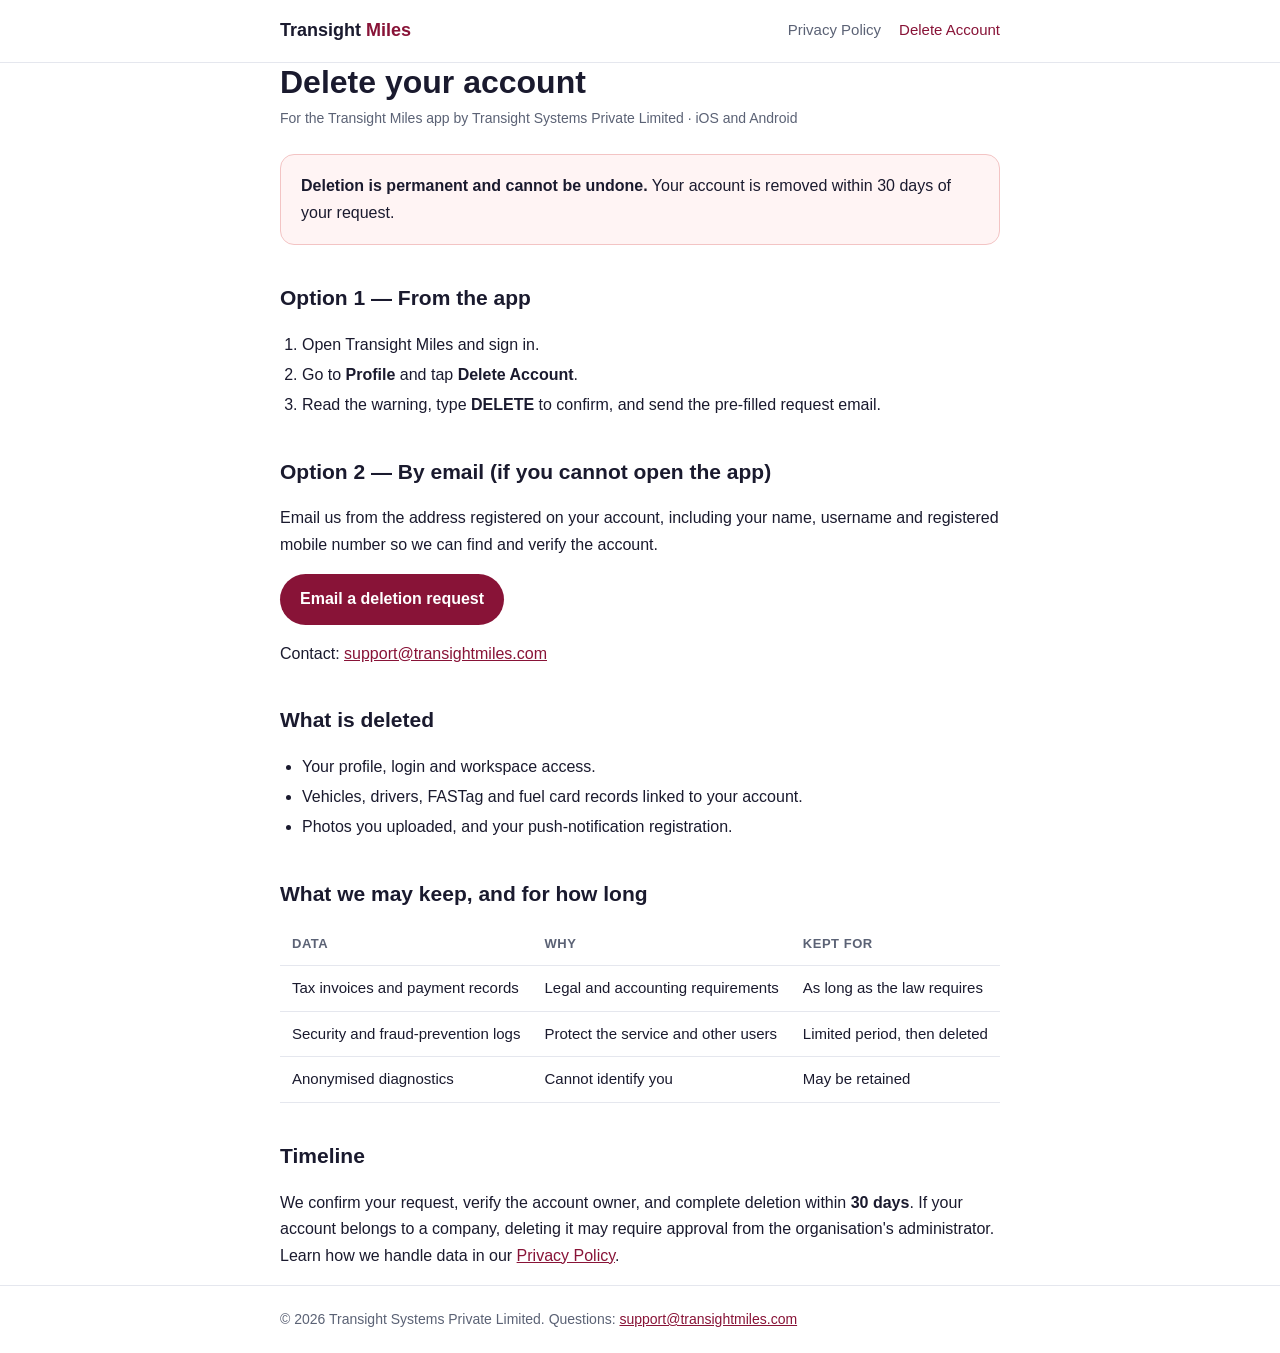
==== delete-account/index.html @ ad5a1c29 "feat: privacy policy and delete account pages Static site shared by the App Store and Google Play li" ====
<!doctype html>
<html lang="en">
<head>
<meta charset="utf-8">
<meta name="viewport" content="width=device-width,initial-scale=1">
<title>Delete Account — Transight Miles</title>
<meta name="description" content="How to delete your Transight Miles account and what happens to your data.">
<link rel="stylesheet" href="../style.css">
</head>
<body>
<header><div class="wrap"><nav>
<a class="brand" href="../">Transight <span>Miles</span></a>
<div class="links"><a href="../privacy-policy/">Privacy Policy</a><a href="../delete-account/" aria-current="page">Delete Account</a></div>
</nav></div></header>
<main class="wrap">
<h1>Delete your account</h1>
<p class="meta">For the Transight Miles app by Transight Systems Private Limited &middot; iOS and Android</p>

<div class="card warn"><strong>Deletion is permanent and cannot be undone.</strong> Your account is removed within 30 days of your request.</div>

<h2>Option 1 &mdash; From the app</h2>
<ol>
<li>Open Transight Miles and sign in.</li>
<li>Go to <strong>Profile</strong> and tap <strong>Delete Account</strong>.</li>
<li>Read the warning, type <strong>DELETE</strong> to confirm, and send the pre-filled request email.</li>
</ol>

<h2>Option 2 &mdash; By email (if you cannot open the app)</h2>
<p>Email us from the address registered on your account, including your name, username and registered mobile number so we can find and verify the account.</p>
<p><a class="btn" href="mailto:support@transightmiles.com?subject=Account%20deletion%20request&amp;body=Please%20delete%20my%20Transight%20Miles%20account%20and%20associated%20data.%0A%0AName%3A%20%0AUsername%3A%20%0ARegistered%20mobile%3A%20">Email a deletion request</a></p>
<p>Contact: <a href="mailto:support@transightmiles.com">support@transightmiles.com</a></p>

<h2>What is deleted</h2>
<ul>
<li>Your profile, login and workspace access.</li>
<li>Vehicles, drivers, FASTag and fuel card records linked to your account.</li>
<li>Photos you uploaded, and your push-notification registration.</li>
</ul>

<h2>What we may keep, and for how long</h2>
<table>
<tr><th>Data</th><th>Why</th><th>Kept for</th></tr>
<tr><td>Tax invoices and payment records</td><td>Legal and accounting requirements</td><td>As long as the law requires</td></tr>
<tr><td>Security and fraud-prevention logs</td><td>Protect the service and other users</td><td>Limited period, then deleted</td></tr>
<tr><td>Anonymised diagnostics</td><td>Cannot identify you</td><td>May be retained</td></tr>
</table>

<h2>Timeline</h2>
<p>We confirm your request, verify the account owner, and complete deletion within <strong>30 days</strong>. If your account belongs to a company, deleting it may require approval from the organisation's administrator. Learn how we handle data in our <a href="../privacy-policy/">Privacy Policy</a>.</p>
</main>
<footer><div class="wrap">&copy; 2026 Transight Systems Private Limited. Questions: <a href="mailto:support@transightmiles.com">support@transightmiles.com</a></div></footer>
</body>
</html>
---- style.css ----
:root{--bg:#fff;--fg:#1a1a2e;--muted:#5b6275;--line:#e5e7ee;--brand:#881337;--card:#f6f7fb;--warn:#fff4f4;--warnline:#f3c4c4}
@media(prefers-color-scheme:dark){:root{--bg:#12131a;--fg:#ececf3;--muted:#a3a8ba;--line:#2a2c3a;--brand:#fb7185;--card:#1b1d29;--warn:#2a1b1f;--warnline:#5c2b35}}
*{box-sizing:border-box}
body{margin:0;background:var(--bg);color:var(--fg);font:16px/1.65 -apple-system,BlinkMacSystemFont,"Segoe UI",Roboto,Inter,Helvetica,Arial,sans-serif}
header{border-bottom:1px solid var(--line)}
.wrap{max-width:760px;margin:0 auto;padding:0 20px}
nav{display:flex;align-items:center;justify-content:space-between;gap:16px;padding:16px 0;flex-wrap:wrap}
.brand{font-weight:800;font-size:18px;color:var(--fg);text-decoration:none}.brand span{color:var(--brand)}
nav .links{display:flex;gap:18px}
nav a{color:var(--muted);text-decoration:none;font-size:15px}nav a:hover,nav a[aria-current]{color:var(--brand)}
main{padding:36px 0 56px}
h1{font-size:32px;line-height:1.2;margin:0 0 6px}
h2{font-size:21px;margin:36px 0 8px}
h3{font-size:17px;margin:22px 0 4px}
p,li{color:var(--fg)}ul{padding-left:22px}li{margin:4px 0}
.meta{color:var(--muted);margin:0 0 24px;font-size:14px}
a{color:var(--brand)}
.card{background:var(--card);border:1px solid var(--line);border-radius:14px;padding:18px 20px;margin:18px 0}
.card.warn{background:var(--warn);border-color:var(--warnline)}
table{width:100%;border-collapse:collapse;margin:12px 0;font-size:15px}
th,td{text-align:left;padding:10px 12px;border-bottom:1px solid var(--line);vertical-align:top}
th{color:var(--muted);font-weight:600;font-size:13px;text-transform:uppercase;letter-spacing:.04em}
.btn{display:inline-block;background:var(--brand);color:#fff;padding:12px 20px;border-radius:999px;text-decoration:none;font-weight:700}
.btn:hover{opacity:.9}
ol{padding-left:22px}
footer{border-top:1px solid var(--line);color:var(--muted);font-size:14px;padding:22px 0}
.grid{display:grid;gap:14px;grid-template-columns:repeat(auto-fit,minmax(260px,1fr));margin:24px 0}
.grid a.card{text-decoration:none;color:var(--fg);margin:0}.grid a.card:hover{border-color:var(--brand)}
.grid strong{display:block;margin-bottom:4px}.grid span{color:var(--muted);font-size:15px}
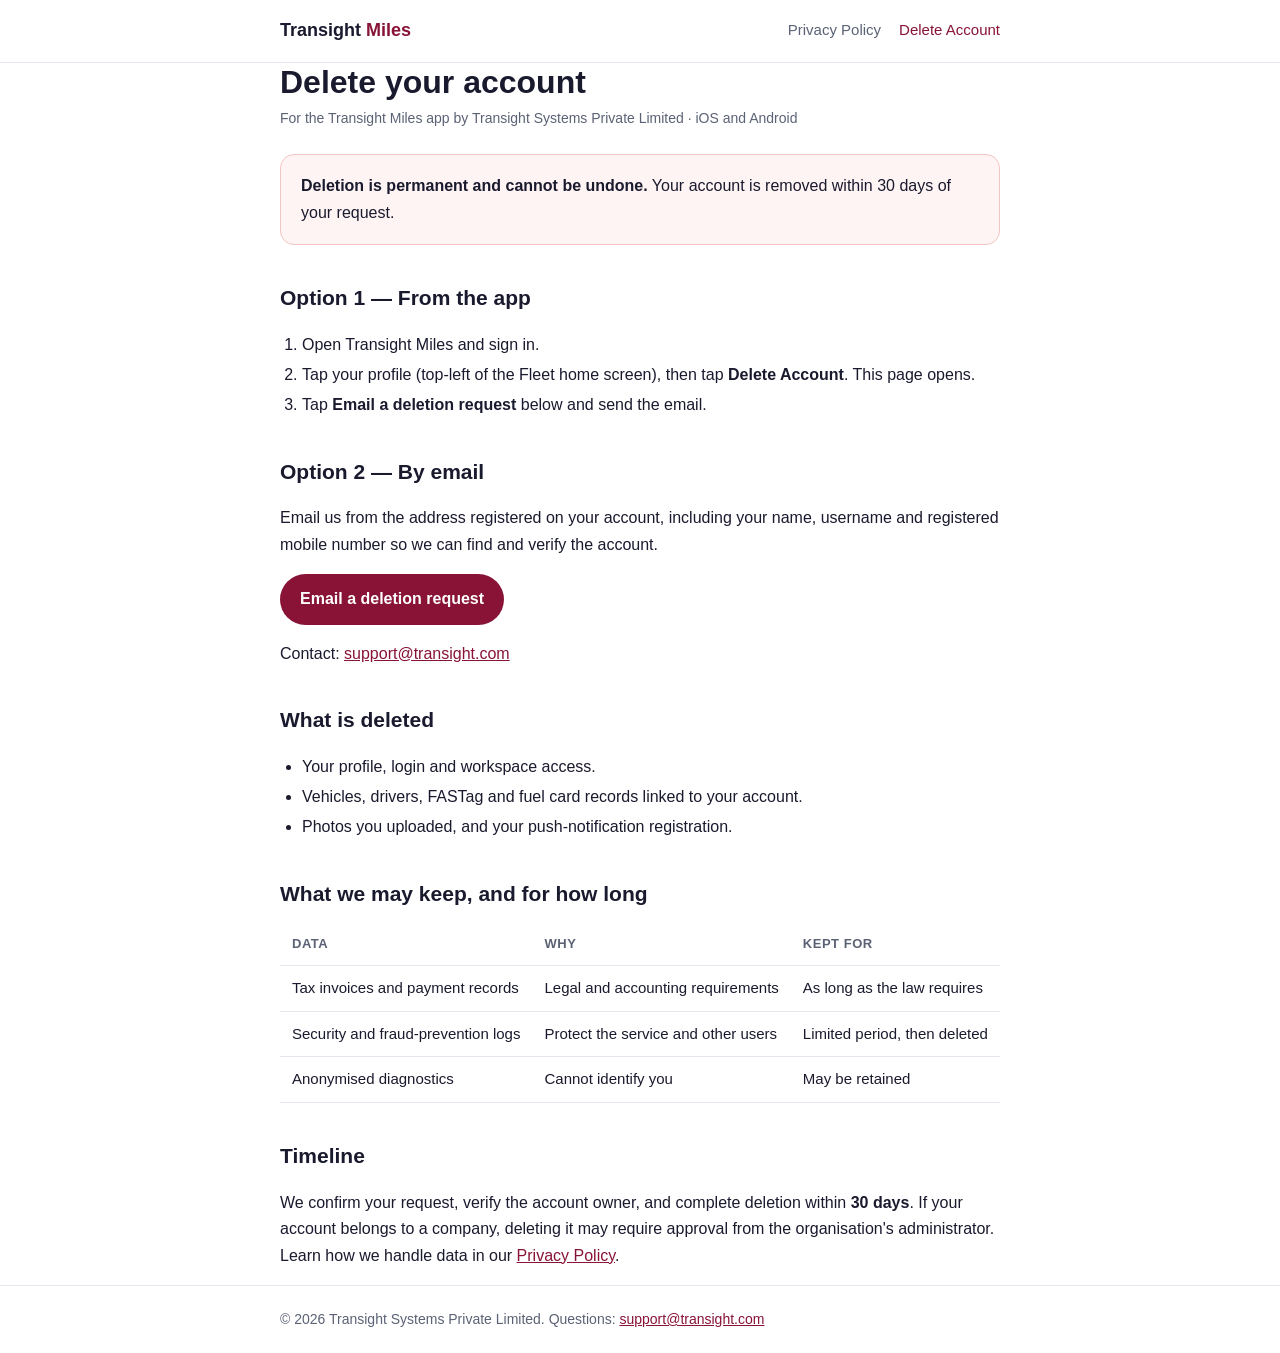
==== commit 3181eecc: "Use support@transight.com; match delete steps to the app The transightmiles.com domain has no mail r" ====
--- a/delete-account/index.html
+++ b/delete-account/index.html
@@ -21,14 +21,14 @@
 <h2>Option 1 &mdash; From the app</h2>
 <ol>
 <li>Open Transight Miles and sign in.</li>
-<li>Go to <strong>Profile</strong> and tap <strong>Delete Account</strong>.</li>
-<li>Read the warning, type <strong>DELETE</strong> to confirm, and send the pre-filled request email.</li>
+<li>Tap your profile (top-left of the Fleet home screen), then tap <strong>Delete Account</strong>. This page opens.</li>
+<li>Tap <strong>Email a deletion request</strong> below and send the email.</li>
 </ol>
 
-<h2>Option 2 &mdash; By email (if you cannot open the app)</h2>
+<h2>Option 2 &mdash; By email</h2>
 <p>Email us from the address registered on your account, including your name, username and registered mobile number so we can find and verify the account.</p>
-<p><a class="btn" href="mailto:support@transightmiles.com?subject=Account%20deletion%20request&amp;body=Please%20delete%20my%20Transight%20Miles%20account%20and%20associated%20data.%0A%0AName%3A%20%0AUsername%3A%20%0ARegistered%20mobile%3A%20">Email a deletion request</a></p>
-<p>Contact: <a href="mailto:support@transightmiles.com">support@transightmiles.com</a></p>
+<p><a class="btn" href="mailto:support@transight.com?subject=Account%20deletion%20request&amp;body=Please%20delete%20my%20Transight%20Miles%20account%20and%20associated%20data.%0A%0AName%3A%20%0AUsername%3A%20%0ARegistered%20mobile%3A%20">Email a deletion request</a></p>
+<p>Contact: <a href="mailto:support@transight.com">support@transight.com</a></p>
 
 <h2>What is deleted</h2>
 <ul>
@@ -48,6 +48,6 @@
 <h2>Timeline</h2>
 <p>We confirm your request, verify the account owner, and complete deletion within <strong>30 days</strong>. If your account belongs to a company, deleting it may require approval from the organisation's administrator. Learn how we handle data in our <a href="../privacy-policy/">Privacy Policy</a>.</p>
 </main>
-<footer><div class="wrap">&copy; 2026 Transight Systems Private Limited. Questions: <a href="mailto:support@transightmiles.com">support@transightmiles.com</a></div></footer>
+<footer><div class="wrap">&copy; 2026 Transight Systems Private Limited. Questions: <a href="mailto:support@transight.com">support@transight.com</a></div></footer>
 </body>
 </html>
